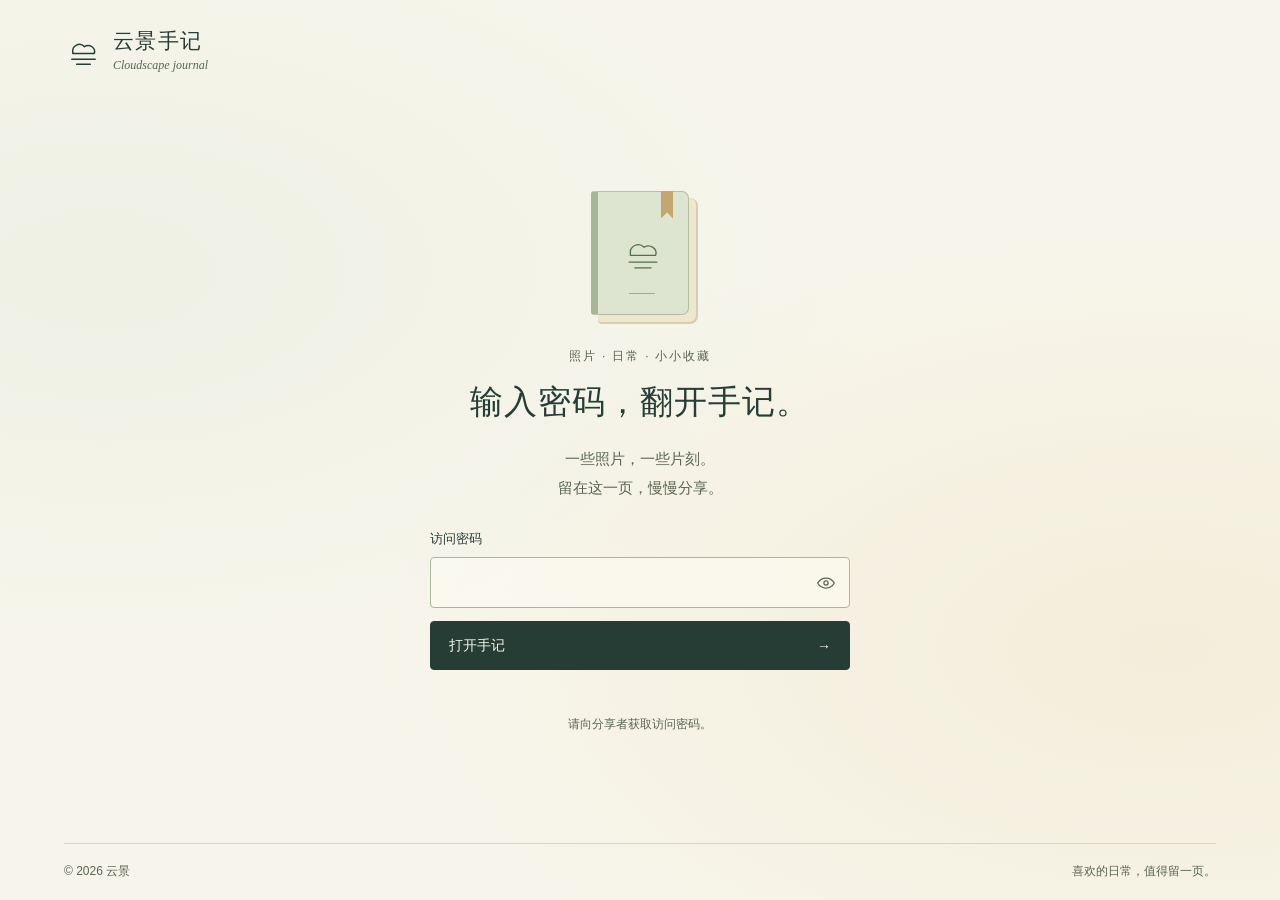
==== posts/a-box-of-joy.html @ 51ed1ffb "Protect journal pages and all photographs with password encryption" ====
<!doctype html>
<html lang="zh-CN">
<head>
  <meta charset="utf-8">
  <meta name="viewport" content="width=device-width,initial-scale=1">
  <meta name="robots" content="noindex,nofollow">
  <meta name="referrer" content="no-referrer">
  <meta name="theme-color" content="#f7f5eb">
  <meta http-equiv="Content-Security-Policy" content="default-src 'none';script-src 'self' blob:;style-src 'self' blob:;img-src 'self' blob: data:;connect-src 'self';frame-src 'self' blob:;base-uri 'self';form-action 'none';object-src 'none'">
  <title>云景手记 · 访问密码</title>
  <link rel="icon" href="../assets/favicon.svg" type="image/svg+xml">
  <link rel="stylesheet" href="../assets/access.css?v=20261022-secure">
  <script defer src="../assets/access.js?v=20261022-secure"></script>
</head>
<body data-root="../">
  <main class="gate" id="gate">
    <a class="gate-brand" href="../index.html"><svg viewBox="0 0 40 40" aria-hidden="true"><path d="M9 21c-1-7 7-11 12-6 5-3 12 1 10 7H9Z"/><path d="M8 28h24M13 33h14"/></svg><span>云景手记<small>Cloudscape journal</small></span></a>
    <section class="gate-card" aria-labelledby="gate-title">
      <div class="closed-journal" aria-hidden="true"><span class="journal-ribbon"></span><svg viewBox="0 0 40 40"><path d="M9 21c-1-7 7-11 12-6 5-3 12 1 10 7H9Z"/><path d="M8 28h24M13 33h14"/></svg><span class="journal-line"></span></div>
      <p class="gate-category">照片 · 日常 · 小小收藏</p>
      <h1 id="gate-title">输入密码，翻开手记。</h1>
      <p class="gate-description">一些照片，一些片刻。<br>留在这一页，慢慢分享。</p>
      <form id="unlock-form">
        <label for="access-password">访问密码</label>
        <div class="password-field"><input id="access-password" name="password" type="password" autocomplete="current-password" required spellcheck="false" aria-describedby="access-status"><button type="button" id="show-password" aria-label="显示密码" aria-pressed="false"><svg viewBox="0 0 24 24" aria-hidden="true"><path d="M2 12s3.5-6 10-6 10 6 10 6-3.5 6-10 6S2 12 2 12Z"/><circle cx="12" cy="12" r="2.5"/></svg></button></div>
        <button class="unlock-button" id="unlock-button" type="submit"><span>打开手记</span><span aria-hidden="true">→</span></button>
        <p class="access-status" id="access-status" role="status" aria-live="polite"></p>
      </form>
      <p class="password-note">请向分享者获取访问密码。</p>
    </section>
    <footer class="gate-footer"><span>© 2026 云景</span><span>喜欢的日常，值得留一页。</span></footer>
  </main>
  <iframe id="journal-frame" title="云景手记内容" allow="clipboard-write" hidden></iframe>
  <button class="lock-button" id="lock-button" type="button" hidden aria-label="锁定手记"><svg viewBox="0 0 24 24" aria-hidden="true"><rect x="5" y="10" width="14" height="11" rx="2"/><path d="M8 10V7a4 4 0 0 1 8 0v3M12 15v2"/></svg><span>锁定</span></button>
</body>
</html>
---- assets/access.css ----
:root{--paper:#f7f5eb;--ink:#263d35;--muted:#596550;--line:#d2d5c7;--serif:"Noto Serif CJK SC","Songti SC","SimSun",serif;--sans:"PingFang SC","Microsoft YaHei",sans-serif}
*{box-sizing:border-box}html,body{margin:0;min-height:100%;background:var(--paper);color:var(--ink);font-family:var(--sans)}[hidden]{display:none!important}button,input{font:inherit}button{cursor:pointer}a{color:inherit;text-decoration:none}svg{fill:none;stroke:currentColor;stroke-width:1.5;stroke-linecap:round;stroke-linejoin:round}button:focus-visible,a:focus-visible,input:focus-visible{outline:2px solid #46705a;outline-offset:4px}.gate{min-height:100svh;display:flex;flex-direction:column;align-items:center;padding:28px clamp(22px,5vw,76px) 20px;background:radial-gradient(ellipse at 8% 30%,#e7eddf80,transparent 47%),radial-gradient(ellipse at 91% 72%,#eee2bf60,transparent 48%)}.gate-brand{display:flex;align-items:center;align-self:flex-start;gap:10px}.gate-brand>svg{width:39px;height:39px}.gate-brand>span{font:21px/1.3 var(--serif);letter-spacing:.06em}.gate-brand small{display:block;font:italic 12px/1.7 Georgia,serif;letter-spacing:0;color:var(--muted)}.gate-card{width:min(100%,420px);margin:auto;padding:45px 0 40px;text-align:center}.closed-journal{position:relative;width:98px;height:124px;margin:0 auto 33px;border:1px solid #b4bfa4;border-left:7px solid #a7b598;border-radius:3px 7px 7px 3px;background:#dde5d0;box-shadow:7px 7px 0 #eee6cd,8px 8px 0 1px #d6ceb4;display:grid;place-items:center}.closed-journal>svg{width:46px;height:46px;stroke:#55704d;stroke-width:1.15}.journal-ribbon{position:absolute;right:15px;top:-1px;width:12px;height:28px;background:#c3a76e;clip-path:polygon(0 0,100% 0,100% 100%,50% 78%,0 100%)}.journal-line{position:absolute;bottom:20px;left:31px;width:26px;height:1px;background:#9dad8e}.gate-category{margin:0 0 13px;font-size:12px;color:var(--muted);letter-spacing:.15em}.gate-card h1{font:400 clamp(25px,3.5vw,33px)/1.5 var(--serif);letter-spacing:.03em;margin:0}.gate-description{margin:18px 0 28px;font-size:15px;line-height:1.9;color:var(--muted)}#unlock-form{text-align:left}#unlock-form label{display:block;margin-bottom:9px;font-size:13px}.password-field{display:flex;align-items:center;border:1px solid #abb69e;background:#fffdf680;border-radius:4px;transition:border-color .18s}.password-field:focus-within{border-color:#46705a}.password-field input{width:100%;min-width:0;min-height:49px;padding:10px 14px;background:transparent;border:0;outline:0;color:var(--ink);font-size:16px;letter-spacing:.08em}.password-field>button{display:grid;place-items:center;flex:0 0 auto;width:46px;height:46px;border:0;background:none;color:var(--muted)}.password-field svg{width:20px;height:20px}.unlock-button{display:flex;align-items:center;justify-content:space-between;width:100%;min-height:49px;padding:12px 18px;margin-top:13px;border:1px solid var(--ink);border-radius:4px;background:var(--ink);color:var(--paper);font-size:14px;transition:background .18s,transform .12s}.unlock-button:hover{background:#375647}.unlock-button:active{transform:scale(.985)}.unlock-button:disabled{opacity:.65;cursor:wait}.access-status{margin:10px 0 0;min-height:21px;font-size:13px;line-height:1.6;color:#8c452e}.access-status.is-working{color:var(--muted)}.password-note{font-size:12px;color:var(--muted);margin:15px 0 0}.gate-footer{width:100%;max-width:1420px;display:flex;align-items:center;justify-content:space-between;gap:20px;padding-top:19px;border-top:1px solid var(--line);font-size:12px;color:var(--muted)}#journal-frame{display:block;position:fixed;inset:0;width:100%;height:100dvh;border:0;background:var(--paper)}.lock-button{position:fixed;z-index:80;bottom:17px;right:17px;display:flex;align-items:center;gap:6px;min-height:35px;padding:7px 12px;border:1px solid #acb8a1;border-radius:30px;background:#f7f5ebf2;color:var(--ink);box-shadow:0 3px 15px #263d3510;font-size:12px}.lock-button>svg{width:15px;height:15px}.lock-button:hover{background:#e8eedf}.gate-card{animation:arrive 400ms ease-out}@keyframes arrive{from{opacity:0;transform:translateY(7px)}to{opacity:1;transform:none}}@media(max-width:480px){.gate{padding:22px 24px 17px}.gate-brand>svg{width:32px;height:32px}.gate-brand>span{font-size:18px}.gate-brand small{font-size:11px}.gate-card{padding-block:38px 32px}.closed-journal{margin-bottom:28px;width:82px;height:108px}.closed-journal>svg{width:40px;height:40px}.journal-line{left:24px;bottom:16px}.gate-category{font-size:11px}.gate-card h1{font-size:25px}.gate-description{font-size:14px;margin-bottom:26px}.gate-footer{font-size:10px;gap:14px}.lock-button{right:12px;bottom:12px}}@media(max-height:730px){.closed-journal{width:66px;height:85px;margin-bottom:21px}.closed-journal>svg{width:34px;height:34px}.journal-line{left:17px;bottom:12px}.gate-card{padding-block:22px}.gate-description{margin-block:13px 20px}.password-note{margin-top:9px}}@media(prefers-reduced-motion:reduce){*,*::before,*::after{animation:none!important;transition:none!important}}
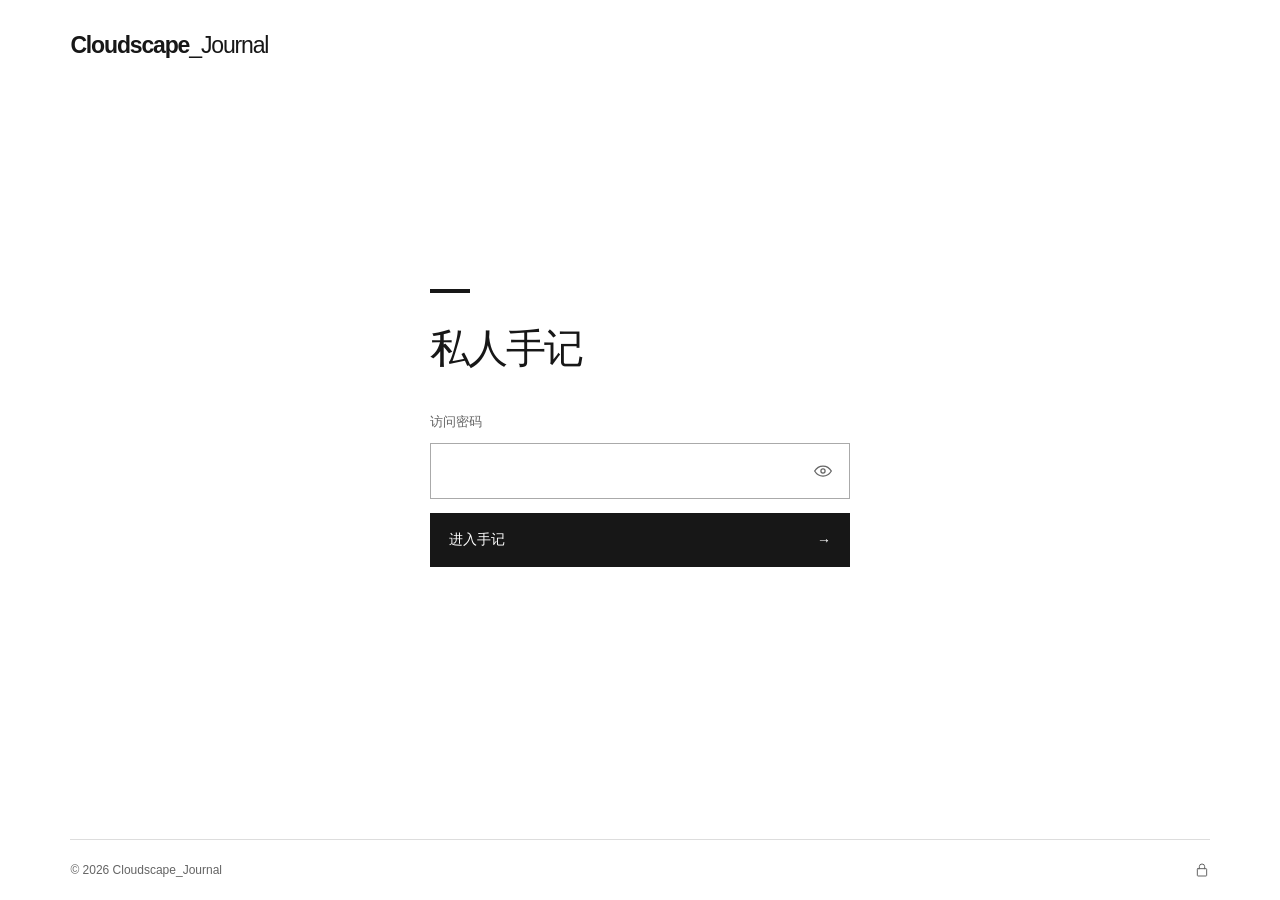
==== commit 49fc8149: "Redesign Cloudscape Journal in monochrome editorial style" ====
--- a/posts/a-box-of-joy.html
+++ b/posts/a-box-of-joy.html
@@ -5,32 +5,32 @@
   <meta name="viewport" content="width=device-width,initial-scale=1">
   <meta name="robots" content="noindex,nofollow">
   <meta name="referrer" content="no-referrer">
-  <meta name="theme-color" content="#f7f5eb">
+  <meta name="theme-color" content="#ffffff">
   <meta http-equiv="Content-Security-Policy" content="default-src 'none';script-src 'self' blob:;style-src 'self' blob:;img-src 'self' blob: data:;connect-src 'self';frame-src 'self' blob:;base-uri 'self';form-action 'none';object-src 'none'">
-  <title>云景手记 · 访问密码</title>
+  <title>Cloudscape_Journal · 访问密码</title>
   <link rel="icon" href="../assets/favicon.svg" type="image/svg+xml">
-  <link rel="stylesheet" href="../assets/access.css?v=20261022-secure">
-  <script defer src="../assets/access.js?v=20261022-secure"></script>
+  <link rel="stylesheet" href="../assets/access.css?v=e94239e8f7b7">
+  <script defer src="../assets/access.js?v=e94239e8f7b7"></script>
 </head>
 <body data-root="../">
   <main class="gate" id="gate">
-    <a class="gate-brand" href="../index.html"><svg viewBox="0 0 40 40" aria-hidden="true"><path d="M9 21c-1-7 7-11 12-6 5-3 12 1 10 7H9Z"/><path d="M8 28h24M13 33h14"/></svg><span>云景手记<small>Cloudscape journal</small></span></a>
+    <a class="gate-brand" href="../index.html">Cloudscape<span>_Journal</span></a>
     <section class="gate-card" aria-labelledby="gate-title">
-      <div class="closed-journal" aria-hidden="true"><span class="journal-ribbon"></span><svg viewBox="0 0 40 40"><path d="M9 21c-1-7 7-11 12-6 5-3 12 1 10 7H9Z"/><path d="M8 28h24M13 33h14"/></svg><span class="journal-line"></span></div>
-      <p class="gate-category">照片 · 日常 · 小小收藏</p>
-      <h1 id="gate-title">输入密码，翻开手记。</h1>
-      <p class="gate-description">一些照片，一些片刻。<br>留在这一页，慢慢分享。</p>
+
+
+      <h1 id="gate-title">私人手记</h1>
+
       <form id="unlock-form">
         <label for="access-password">访问密码</label>
         <div class="password-field"><input id="access-password" name="password" type="password" autocomplete="current-password" required spellcheck="false" aria-describedby="access-status"><button type="button" id="show-password" aria-label="显示密码" aria-pressed="false"><svg viewBox="0 0 24 24" aria-hidden="true"><path d="M2 12s3.5-6 10-6 10 6 10 6-3.5 6-10 6S2 12 2 12Z"/><circle cx="12" cy="12" r="2.5"/></svg></button></div>
-        <button class="unlock-button" id="unlock-button" type="submit"><span>打开手记</span><span aria-hidden="true">→</span></button>
+        <button class="unlock-button" id="unlock-button" type="submit" disabled><span>进入手记</span><span aria-hidden="true">→</span></button>
         <p class="access-status" id="access-status" role="status" aria-live="polite"></p>
       </form>
-      <p class="password-note">请向分享者获取访问密码。</p>
+
     </section>
-    <footer class="gate-footer"><span>© 2026 云景</span><span>喜欢的日常，值得留一页。</span></footer>
+    <footer class="gate-footer"><span>© 2026 Cloudscape_Journal</span><svg viewBox="0 0 24 24" aria-label="密码保护"><rect x="5" y="10" width="14" height="11" rx="1"/><path d="M8 10V7a4 4 0 0 1 8 0v3"/></svg></footer>
   </main>
-  <iframe id="journal-frame" title="云景手记内容" allow="clipboard-write" hidden></iframe>
+  <iframe id="journal-frame" title="Cloudscape_Journal 内容" allow="clipboard-write" hidden></iframe>
   <button class="lock-button" id="lock-button" type="button" hidden aria-label="锁定手记"><svg viewBox="0 0 24 24" aria-hidden="true"><rect x="5" y="10" width="14" height="11" rx="2"/><path d="M8 10V7a4 4 0 0 1 8 0v3M12 15v2"/></svg><span>锁定</span></button>
 </body>
 </html>
--- a/assets/access.css
+++ b/assets/access.css
@@ -1,2 +1,2 @@
-:root{--paper:#f7f5eb;--ink:#263d35;--muted:#596550;--line:#d2d5c7;--serif:"Noto Serif CJK SC","Songti SC","SimSun",serif;--sans:"PingFang SC","Microsoft YaHei",sans-serif}
-*{box-sizing:border-box}html,body{margin:0;min-height:100%;background:var(--paper);color:var(--ink);font-family:var(--sans)}[hidden]{display:none!important}button,input{font:inherit}button{cursor:pointer}a{color:inherit;text-decoration:none}svg{fill:none;stroke:currentColor;stroke-width:1.5;stroke-linecap:round;stroke-linejoin:round}button:focus-visible,a:focus-visible,input:focus-visible{outline:2px solid #46705a;outline-offset:4px}.gate{min-height:100svh;display:flex;flex-direction:column;align-items:center;padding:28px clamp(22px,5vw,76px) 20px;background:radial-gradient(ellipse at 8% 30%,#e7eddf80,transparent 47%),radial-gradient(ellipse at 91% 72%,#eee2bf60,transparent 48%)}.gate-brand{display:flex;align-items:center;align-self:flex-start;gap:10px}.gate-brand>svg{width:39px;height:39px}.gate-brand>span{font:21px/1.3 var(--serif);letter-spacing:.06em}.gate-brand small{display:block;font:italic 12px/1.7 Georgia,serif;letter-spacing:0;color:var(--muted)}.gate-card{width:min(100%,420px);margin:auto;padding:45px 0 40px;text-align:center}.closed-journal{position:relative;width:98px;height:124px;margin:0 auto 33px;border:1px solid #b4bfa4;border-left:7px solid #a7b598;border-radius:3px 7px 7px 3px;background:#dde5d0;box-shadow:7px 7px 0 #eee6cd,8px 8px 0 1px #d6ceb4;display:grid;place-items:center}.closed-journal>svg{width:46px;height:46px;stroke:#55704d;stroke-width:1.15}.journal-ribbon{position:absolute;right:15px;top:-1px;width:12px;height:28px;background:#c3a76e;clip-path:polygon(0 0,100% 0,100% 100%,50% 78%,0 100%)}.journal-line{position:absolute;bottom:20px;left:31px;width:26px;height:1px;background:#9dad8e}.gate-category{margin:0 0 13px;font-size:12px;color:var(--muted);letter-spacing:.15em}.gate-card h1{font:400 clamp(25px,3.5vw,33px)/1.5 var(--serif);letter-spacing:.03em;margin:0}.gate-description{margin:18px 0 28px;font-size:15px;line-height:1.9;color:var(--muted)}#unlock-form{text-align:left}#unlock-form label{display:block;margin-bottom:9px;font-size:13px}.password-field{display:flex;align-items:center;border:1px solid #abb69e;background:#fffdf680;border-radius:4px;transition:border-color .18s}.password-field:focus-within{border-color:#46705a}.password-field input{width:100%;min-width:0;min-height:49px;padding:10px 14px;background:transparent;border:0;outline:0;color:var(--ink);font-size:16px;letter-spacing:.08em}.password-field>button{display:grid;place-items:center;flex:0 0 auto;width:46px;height:46px;border:0;background:none;color:var(--muted)}.password-field svg{width:20px;height:20px}.unlock-button{display:flex;align-items:center;justify-content:space-between;width:100%;min-height:49px;padding:12px 18px;margin-top:13px;border:1px solid var(--ink);border-radius:4px;background:var(--ink);color:var(--paper);font-size:14px;transition:background .18s,transform .12s}.unlock-button:hover{background:#375647}.unlock-button:active{transform:scale(.985)}.unlock-button:disabled{opacity:.65;cursor:wait}.access-status{margin:10px 0 0;min-height:21px;font-size:13px;line-height:1.6;color:#8c452e}.access-status.is-working{color:var(--muted)}.password-note{font-size:12px;color:var(--muted);margin:15px 0 0}.gate-footer{width:100%;max-width:1420px;display:flex;align-items:center;justify-content:space-between;gap:20px;padding-top:19px;border-top:1px solid var(--line);font-size:12px;color:var(--muted)}#journal-frame{display:block;position:fixed;inset:0;width:100%;height:100dvh;border:0;background:var(--paper)}.lock-button{position:fixed;z-index:80;bottom:17px;right:17px;display:flex;align-items:center;gap:6px;min-height:35px;padding:7px 12px;border:1px solid #acb8a1;border-radius:30px;background:#f7f5ebf2;color:var(--ink);box-shadow:0 3px 15px #263d3510;font-size:12px}.lock-button>svg{width:15px;height:15px}.lock-button:hover{background:#e8eedf}.gate-card{animation:arrive 400ms ease-out}@keyframes arrive{from{opacity:0;transform:translateY(7px)}to{opacity:1;transform:none}}@media(max-width:480px){.gate{padding:22px 24px 17px}.gate-brand>svg{width:32px;height:32px}.gate-brand>span{font-size:18px}.gate-brand small{font-size:11px}.gate-card{padding-block:38px 32px}.closed-journal{margin-bottom:28px;width:82px;height:108px}.closed-journal>svg{width:40px;height:40px}.journal-line{left:24px;bottom:16px}.gate-category{font-size:11px}.gate-card h1{font-size:25px}.gate-description{font-size:14px;margin-bottom:26px}.gate-footer{font-size:10px;gap:14px}.lock-button{right:12px;bottom:12px}}@media(max-height:730px){.closed-journal{width:66px;height:85px;margin-bottom:21px}.closed-journal>svg{width:34px;height:34px}.journal-line{left:17px;bottom:12px}.gate-card{padding-block:22px}.gate-description{margin-block:13px 20px}.password-note{margin-top:9px}}@media(prefers-reduced-motion:reduce){*,*::before,*::after{animation:none!important;transition:none!important}}
+:root{--paper:#fff;--ink:#171717;--muted:#646464;--line:#ddd;--sans:Arial,"Helvetica Neue","Segoe UI","PingFang SC","Microsoft YaHei",sans-serif}
+*{box-sizing:border-box}html,body{margin:0;min-height:100%;background:var(--paper);color:var(--ink);font-family:var(--sans);-webkit-font-smoothing:antialiased}[hidden]{display:none!important}button,input{font:inherit}button{cursor:pointer}a{color:inherit;text-decoration:none}svg{fill:none;stroke:currentColor;stroke-width:1.5;stroke-linecap:square;stroke-linejoin:miter}button:focus-visible,a:focus-visible,input:focus-visible{outline:2px solid #171717;outline-offset:4px}.gate{min-height:100svh;display:flex;flex-direction:column;align-items:center;padding:32px clamp(24px,5.5vw,96px) 22px}.gate-brand{align-self:flex-start;display:block;font-size:23px;font-weight:600;line-height:1.2;letter-spacing:-1.15px}.gate-brand>span{font-weight:400}.gate-card{width:min(100%,420px);margin:auto;padding:34px 0 40px;text-align:left}.gate-card:before{display:block;content:"";width:40px;height:4px;background:#171717;margin-bottom:28px}.gate-card h1{font-size:40px;line-height:1.35;font-weight:500;letter-spacing:-.05em;margin:0 0 38px}#unlock-form label{display:block;margin-bottom:12px;font-size:13px;color:#646464}.password-field{display:flex;align-items:center;border:1px solid #aaa;background:#fff;transition:border-color .18s,box-shadow .18s}.password-field:focus-within{border-color:#171717;box-shadow:0 0 0 1px #171717}.password-field input{width:100%;min-width:0;min-height:54px;padding:12px 16px;background:transparent;border:0;outline:0;color:#171717;font-size:16px;letter-spacing:.1em}.password-field>button{display:grid;place-items:center;flex:0 0 auto;width:52px;height:52px;border:0;background:none;color:#646464}.password-field svg{width:20px;height:20px}.unlock-button{display:flex;align-items:center;justify-content:space-between;width:100%;min-height:54px;padding:14px 18px;margin-top:14px;border:1px solid #171717;background:#171717;color:#fff;font-size:14px;transition:background .18s,transform .12s}.unlock-button:hover{background:#383838}.unlock-button:active{transform:translateY(1px)}.unlock-button:disabled{opacity:.65;cursor:wait}.access-status{margin:12px 0 0;min-height:24px;font-size:13px;line-height:1.6;color:#171717}.access-status:not(:empty):not(.is-working){border-left:2px solid #171717;padding-left:10px}.access-status.is-working{color:#646464}.gate-footer{width:100%;display:flex;align-items:center;justify-content:space-between;gap:20px;padding-top:22px;border-top:1px solid #ddd;font-size:12px;color:#646464}.gate-footer svg{width:16px;height:16px}#journal-frame{display:block;position:fixed;inset:0;width:100%;height:100dvh;border:0;background:#fff}.lock-button{position:fixed;z-index:80;bottom:16px;right:16px;display:flex;align-items:center;gap:8px;min-height:38px;padding:9px 13px;border:1px solid #ccc;background:#fffffff2;color:#171717;backdrop-filter:blur(8px);font-size:12px}.lock-button>svg{width:15px;height:15px}.lock-button:hover{border-color:#171717;background:#fff}.gate-card{animation:arrive .4s ease-out}@keyframes arrive{from{opacity:0;transform:translateY(8px)}to{opacity:1;transform:none}}@media(max-width:480px){.gate{padding:25px 24px 18px}.gate-brand{font-size:22px}.gate-card h1{font-size:35px;margin-bottom:32px}.gate-footer{font-size:11px}.lock-button{right:12px;bottom:12px;min-height:36px;padding:8px 11px}}@media(max-height:600px){.gate-card{padding-block:38px 22px}.gate-card h1{margin-bottom:25px}.gate-card:before{margin-bottom:20px}}@media(prefers-reduced-motion:reduce){*,*::before,*::after{animation:none!important;transition:none!important}}
